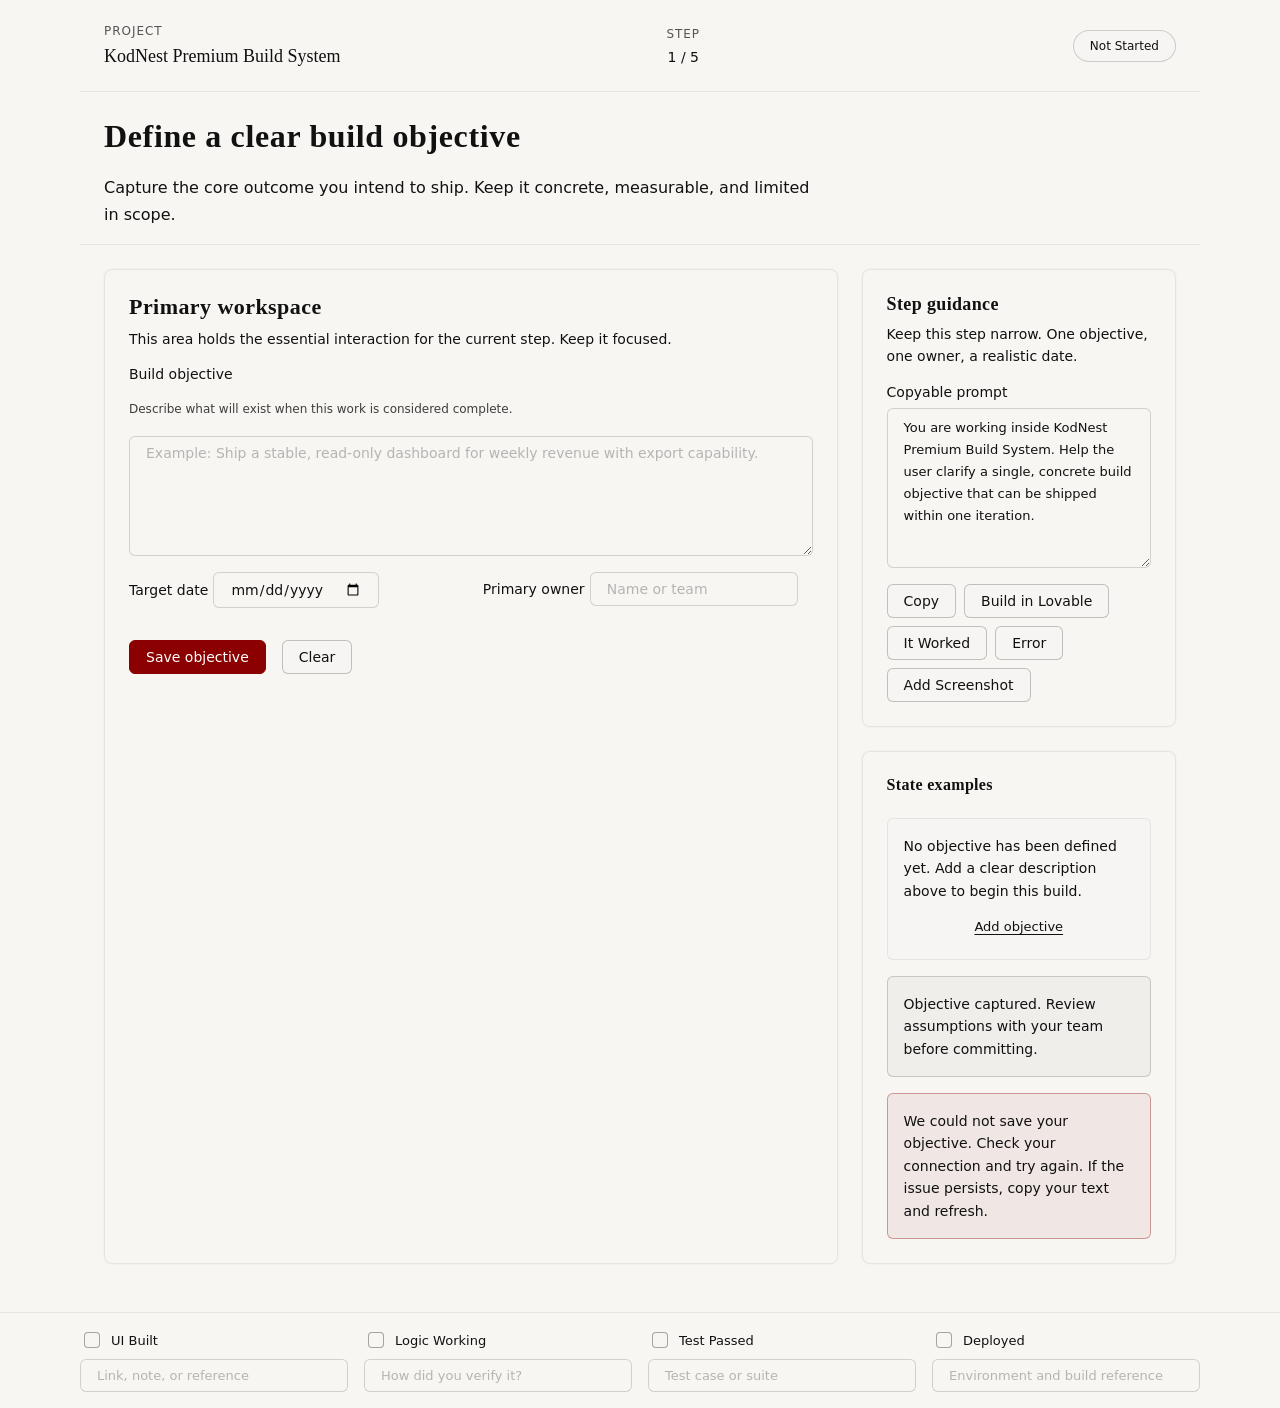
==== index.html @ 5be1350e "first commit" ====
<!DOCTYPE html>
<html lang="en">
  <head>
    <meta charset="UTF-8" />
    <title>KodNest Premium Build System</title>
    <meta name="viewport" content="width=device-width, initial-scale=1" />
    <link rel="stylesheet" href="./styles.css" />
  </head>
  <body class="kn-app">
    <div class="kn-shell">
      <!-- Top Bar -->
      <header class="kn-topbar">
        <div class="kn-topbar__project">
          <span class="kn-topbar__project-label">Project</span>
          <span class="kn-topbar__project-name">KodNest Premium Build System</span>
        </div>

        <div class="kn-topbar__progress">
          <span class="kn-topbar__progress-label">Step</span>
          <span class="kn-topbar__progress-value">1 / 5</span>
        </div>

        <div class="kn-topbar__status">
          <span class="kn-badge kn-badge--status kn-badge--status-idle">Not Started</span>
        </div>
      </header>

      <!-- Context Header -->
      <section class="kn-context">
        <div class="kn-context__content">
          <h1 class="kn-heading-xl">Define a clear build objective</h1>
          <p class="kn-text-md">
            Capture the core outcome you intend to ship. Keep it concrete, measurable, and
            limited in scope.
          </p>
        </div>
      </section>

      <!-- Main Workspace -->
      <main class="kn-main">
        <section class="kn-primary">
          <div class="kn-card kn-card--primary">
            <header class="kn-card__header">
              <h2 class="kn-heading-md">Primary workspace</h2>
              <p class="kn-text-sm">
                This area holds the essential interaction for the current step. Keep it focused.
              </p>
            </header>

            <div class="kn-card__body">
              <div class="kn-field">
                <label class="kn-label" for="objective">Build objective</label>
                <p class="kn-helper">
                  Describe what will exist when this work is considered complete.
                </p>
                <textarea
                  id="objective"
                  class="kn-input kn-input--multiline"
                  placeholder="Example: Ship a stable, read-only dashboard for weekly revenue with export capability."
                ></textarea>
              </div>

              <div class="kn-field kn-field--inline">
                <div>
                  <label class="kn-label" for="deadline">Target date</label>
                  <input id="deadline" class="kn-input" type="date" />
                </div>
                <div>
                  <label class="kn-label" for="owner">Primary owner</label>
                  <input
                    id="owner"
                    class="kn-input"
                    type="text"
                    placeholder="Name or team"
                  />
                </div>
              </div>

              <div class="kn-actions">
                <button class="kn-button kn-button--primary">Save objective</button>
                <button class="kn-button kn-button--secondary">Clear</button>
              </div>
            </div>
          </div>
        </section>

        <aside class="kn-secondary">
          <section class="kn-card kn-card--secondary">
            <header class="kn-card__header">
              <h2 class="kn-heading-sm">Step guidance</h2>
              <p class="kn-text-sm">
                Keep this step narrow. One objective, one owner, a realistic date.
              </p>
            </header>

            <div class="kn-card__body kn-card__body--stack">
              <div class="kn-field">
                <label class="kn-label" for="prompt">Copyable prompt</label>
                <textarea
                  id="prompt"
                  class="kn-input kn-input--multiline kn-input--prompt"
                  readonly
                >You are working inside KodNest Premium Build System. Help the user clarify a single, concrete build objective that can be shipped within one iteration.</textarea>
              </div>

              <div class="kn-secondary__buttons">
                <button class="kn-button kn-button--secondary">Copy</button>
                <button class="kn-button kn-button--secondary">Build in Lovable</button>
                <button class="kn-button kn-button--secondary">It Worked</button>
                <button class="kn-button kn-button--secondary">Error</button>
                <button class="kn-button kn-button--secondary">Add Screenshot</button>
              </div>
            </div>
          </section>

          <section class="kn-card kn-card--secondary kn-card--state">
            <header class="kn-card__header">
              <h3 class="kn-heading-xs">State examples</h3>
            </header>
            <div class="kn-card__body kn-card__body--stack">
              <div class="kn-alert kn-alert--empty">
                <p class="kn-text-sm">
                  No objective has been defined yet. Add a clear description above to begin this
                  build.
                </p>
                <button class="kn-button kn-button--tertiary">Add objective</button>
              </div>

              <div class="kn-alert kn-alert--success">
                <p class="kn-text-sm">
                  Objective captured. Review assumptions with your team before committing.
                </p>
              </div>

              <div class="kn-alert kn-alert--error">
                <p class="kn-text-sm">
                  We could not save your objective. Check your connection and try again. If the
                  issue persists, copy your text and refresh.
                </p>
              </div>
            </div>
          </section>
        </aside>
      </main>

      <!-- Proof Footer -->
      <footer class="kn-proof">
        <div class="kn-proof__inner">
          <div class="kn-proof__item">
            <label class="kn-proof__label">
              <input type="checkbox" class="kn-proof__checkbox" />
              <span class="kn-proof__text">UI Built</span>
            </label>
            <input
              type="text"
              class="kn-input kn-proof__input"
              placeholder="Link, note, or reference"
            />
          </div>

          <div class="kn-proof__item">
            <label class="kn-proof__label">
              <input type="checkbox" class="kn-proof__checkbox" />
              <span class="kn-proof__text">Logic Working</span>
            </label>
            <input
              type="text"
              class="kn-input kn-proof__input"
              placeholder="How did you verify it?"
            />
          </div>

          <div class="kn-proof__item">
            <label class="kn-proof__label">
              <input type="checkbox" class="kn-proof__checkbox" />
              <span class="kn-proof__text">Test Passed</span>
            </label>
            <input
              type="text"
              class="kn-input kn-proof__input"
              placeholder="Test case or suite"
            />
          </div>

          <div class="kn-proof__item">
            <label class="kn-proof__label">
              <input type="checkbox" class="kn-proof__checkbox" />
              <span class="kn-proof__text">Deployed</span>
            </label>
            <input
              type="text"
              class="kn-input kn-proof__input"
              placeholder="Environment and build reference"
            />
          </div>
        </div>
      </footer>
    </div>
  </body>
</html>
---- styles.css ----
:root {
  /* Color system
     Note: to respect the "max 4 colors" constraint, neutrals are derived from text/background using opacity and borders rather than new hex values.
  */
  --kn-color-bg: #F7F6F3;
  --kn-color-text: #111111;
  --kn-color-accent: #8B0000;

  /* Semantic states expressed using opacity/outline on accent + background */
  --kn-color-success-soft: rgba(17, 17, 17, 0.03);
  --kn-color-success-border: rgba(17, 17, 17, 0.18);
  --kn-color-warning-soft: rgba(139, 0, 0, 0.04);
  --kn-color-warning-border: rgba(139, 0, 0, 0.22);
  --kn-color-error-soft: rgba(139, 0, 0, 0.06);
  --kn-color-error-border: rgba(139, 0, 0, 0.35);

  /* Typography */
  --kn-font-heading: "Georgia", "Times New Roman", serif;
  --kn-font-body: system-ui, -apple-system, BlinkMacSystemFont, "Segoe UI", sans-serif;

  /* Spacing scale */
  --kn-space-1: 8px;
  --kn-space-2: 16px;
  --kn-space-3: 24px;
  --kn-space-4: 40px;
  --kn-space-5: 64px;

  /* Layout */
  --kn-shell-max-width: 1120px;
  --kn-shell-padding-x: var(--kn-space-3);
  --kn-shell-padding-y: var(--kn-space-3);

  /* Borders & radii */
  --kn-radius-xs: 4px;
  --kn-radius-sm: 6px;
  --kn-radius-md: 8px;

  --kn-border-subtle: 1px solid rgba(17, 17, 17, 0.08);
  --kn-border-strong: 1px solid rgba(17, 17, 17, 0.16);

  /* Shadows kept minimal / mostly unused */
  --kn-shadow-subtle: 0 0 0 1px rgba(17, 17, 17, 0.02);

  /* Transitions */
  --kn-transition-fast: 150ms ease-in-out;
  --kn-transition-medium: 180ms ease-in-out;
}

*,
*::before,
*::after {
  box-sizing: border-box;
}

html,
body {
  margin: 0;
  padding: 0;
}

body.kn-app {
  min-height: 100vh;
  font-family: var(--kn-font-body);
  color: var(--kn-color-text);
  background: var(--kn-color-bg);
}

.kn-shell {
  min-height: 100vh;
  display: flex;
  flex-direction: column;
  align-items: center;
}

.kn-shell > * {
  width: 100%;
}

/* Top Bar */

.kn-topbar {
  display: flex;
  align-items: center;
  justify-content: space-between;
  padding: var(--kn-shell-padding-y) var(--kn-shell-padding-x);
  max-width: var(--kn-shell-max-width);
  width: 100%;
  margin-inline: auto;
  border-bottom: var(--kn-border-subtle);
}

.kn-topbar__project {
  display: flex;
  flex-direction: column;
  gap: var(--kn-space-1);
}

.kn-topbar__project-label {
  font-size: 12px;
  letter-spacing: 0.08em;
  text-transform: uppercase;
  opacity: 0.7;
}

.kn-topbar__project-name {
  font-family: var(--kn-font-heading);
  font-size: 18px;
}

.kn-topbar__progress {
  display: flex;
  flex-direction: column;
  align-items: center;
  gap: var(--kn-space-1);
  min-width: 120px;
}

.kn-topbar__progress-label {
  font-size: 12px;
  letter-spacing: 0.08em;
  text-transform: uppercase;
  opacity: 0.7;
}

.kn-topbar__progress-value {
  font-size: 14px;
}

.kn-topbar__status {
  display: flex;
  justify-content: flex-end;
  min-width: 150px;
}

/* Badges */

.kn-badge {
  display: inline-flex;
  align-items: center;
  justify-content: center;
  padding: var(--kn-space-1) var(--kn-space-2);
  border-radius: 999px;
  font-size: 12px;
  border: 1px solid rgba(17, 17, 17, 0.14);
  background-color: rgba(247, 246, 243, 0.9);
}

.kn-badge--status-idle {
  border-color: rgba(17, 17, 17, 0.18);
}

.kn-badge--status-active {
  border-color: rgba(139, 0, 0, 0.4);
}

.kn-badge--status-shipped {
  border-color: rgba(17, 17, 17, 0.4);
}

/* Context Header */

.kn-context {
  max-width: var(--kn-shell-max-width);
  width: 100%;
  margin-inline: auto;
  padding: var(--kn-space-3) var(--kn-shell-padding-x) var(--kn-space-2);
  border-bottom: var(--kn-border-subtle);
}

.kn-context__content {
  max-width: 720px;
}

.kn-heading-xl {
  font-family: var(--kn-font-heading);
  font-size: 32px;
  line-height: 1.3;
  letter-spacing: 0.02em;
  margin: 0 0 var(--kn-space-2);
}

.kn-text-md {
  font-size: 16px;
  line-height: 1.7;
  margin: 0;
  max-width: 720px;
}

/* Main Layout */

.kn-main {
  flex: 1;
  max-width: var(--kn-shell-max-width);
  width: 100%;
  margin-inline: auto;
  display: flex;
  gap: var(--kn-space-3);
  padding: var(--kn-space-3) var(--kn-shell-padding-x);
}

.kn-primary {
  flex: 7;
}

.kn-secondary {
  flex: 3;
  display: flex;
  flex-direction: column;
  gap: var(--kn-space-3);
}

/* Cards */

.kn-card {
  border-radius: var(--kn-radius-md);
  border: var(--kn-border-subtle);
  background-color: rgba(247, 246, 243, 0.98);
  padding: var(--kn-space-3);
  box-shadow: var(--kn-shadow-subtle);
}

.kn-card--primary {
  height: 100%;
}

.kn-card--secondary {
  display: flex;
  flex-direction: column;
}

.kn-card__header {
  margin-bottom: var(--kn-space-2);
}

.kn-card__body {
  display: flex;
  flex-direction: column;
  gap: var(--kn-space-2);
}

.kn-card__body--stack {
  gap: var(--kn-space-2);
}

.kn-heading-md {
  font-family: var(--kn-font-heading);
  font-size: 22px;
  letter-spacing: 0.02em;
  margin: 0 0 var(--kn-space-1);
}

.kn-heading-sm {
  font-family: var(--kn-font-heading);
  font-size: 18px;
  letter-spacing: 0.02em;
  margin: 0 0 var(--kn-space-1);
}

.kn-heading-xs {
  font-family: var(--kn-font-heading);
  font-size: 16px;
  letter-spacing: 0.02em;
  margin: 0 0 var(--kn-space-1);
}

.kn-text-sm {
  font-size: 14px;
  line-height: 1.6;
  margin: 0;
}

/* Form fields */

.kn-field {
  display: flex;
  flex-direction: column;
  gap: var(--kn-space-1);
}

.kn-field--inline {
  display: grid;
  grid-template-columns: repeat(2, minmax(0, 1fr));
  gap: var(--kn-space-3);
}

.kn-label {
  font-size: 14px;
  font-weight: 500;
}

.kn-helper {
  font-size: 12px;
  opacity: 0.8;
}

.kn-input {
  appearance: none;
  border-radius: var(--kn-radius-sm);
  border: 1px solid rgba(17, 17, 17, 0.16);
  padding: var(--kn-space-1) var(--kn-space-2);
  font-size: 14px;
  font-family: var(--kn-font-body);
  color: var(--kn-color-text);
  background-color: var(--kn-color-bg);
  transition: border-color var(--kn-transition-fast), box-shadow var(--kn-transition-fast),
    background-color var(--kn-transition-fast);
}

.kn-input::placeholder {
  opacity: 0.5;
}

.kn-input:focus {
  outline: none;
  border-color: var(--kn-color-accent);
  box-shadow: 0 0 0 1px rgba(139, 0, 0, 0.35);
}

.kn-input--multiline {
  min-height: 120px;
  resize: vertical;
}

.kn-input--prompt {
  min-height: 160px;
  font-size: 13px;
  line-height: 1.7;
}

/* Buttons */

.kn-actions {
  display: flex;
  gap: var(--kn-space-2);
  margin-top: var(--kn-space-2);
}

.kn-button {
  appearance: none;
  border-radius: var(--kn-radius-sm);
  border: 1px solid transparent;
  padding: 8px var(--kn-space-2);
  font-size: 14px;
  font-weight: 500;
  font-family: var(--kn-font-body);
  cursor: pointer;
  background-color: transparent;
  color: var(--kn-color-text);
  transition: background-color var(--kn-transition-medium), border-color var(--kn-transition-medium),
    color var(--kn-transition-medium), transform var(--kn-transition-fast);
}

.kn-button--primary {
  background-color: var(--kn-color-accent);
  border-color: var(--kn-color-accent);
  color: #ffffff;
}

.kn-button--primary:hover {
  background-color: var(--kn-color-accent);
  border-color: var(--kn-color-accent);
  box-shadow: 0 0 0 1px rgba(17, 17, 17, 0.16);
}

.kn-button--secondary {
  border-color: rgba(17, 17, 17, 0.24);
  background-color: rgba(247, 246, 243, 0.8);
}

.kn-button--secondary:hover {
  background-color: rgba(247, 246, 243, 1);
  border-color: rgba(17, 17, 17, 0.36);
}

.kn-button--tertiary {
  border-color: transparent;
  background-color: transparent;
  padding-inline: 0;
  text-decoration: underline;
  text-underline-offset: 3px;
  font-size: 13px;
}

.kn-button:active {
  transform: translateY(1px);
}

.kn-button:focus-visible {
  outline: 2px solid var(--kn-color-accent);
  outline-offset: 1px;
}

.kn-secondary__buttons {
  display: flex;
  flex-wrap: wrap;
  gap: var(--kn-space-1);
}

/* Alerts / States */

.kn-alert {
  border-radius: var(--kn-radius-sm);
  padding: var(--kn-space-2);
  border: var(--kn-border-subtle);
  display: flex;
  flex-direction: column;
  gap: var(--kn-space-1);
}

.kn-alert--empty {
  background-color: rgba(247, 246, 243, 0.9);
}

.kn-alert--success {
  background-color: var(--kn-color-success-soft);
  border-color: var(--kn-color-success-border);
}

.kn-alert--error {
  background-color: var(--kn-color-error-soft);
  border-color: var(--kn-color-error-border);
}

/* Proof Footer */

.kn-proof {
  border-top: var(--kn-border-subtle);
  padding: var(--kn-space-2) var(--kn-shell-padding-x);
  margin-top: var(--kn-space-3);
  background-color: rgba(247, 246, 243, 0.98);
}

.kn-proof__inner {
  max-width: var(--kn-shell-max-width);
  margin-inline: auto;
  display: grid;
  grid-template-columns: repeat(4, minmax(0, 1fr));
  gap: var(--kn-space-2);
}

.kn-proof__item {
  display: flex;
  flex-direction: column;
  gap: var(--kn-space-1);
}

.kn-proof__label {
  display: inline-flex;
  align-items: center;
  gap: 8px;
  font-size: 13px;
  font-weight: 500;
}

.kn-proof__checkbox {
  width: 16px;
  height: 16px;
  border-radius: var(--kn-radius-xs);
  border: 1px solid rgba(17, 17, 17, 0.35);
  appearance: none;
  cursor: pointer;
  display: inline-block;
  position: relative;
  background-color: var(--kn-color-bg);
}

.kn-proof__checkbox:checked {
  background-color: var(--kn-color-accent);
  border-color: var(--kn-color-accent);
}

.kn-proof__checkbox:checked::after {
  content: "";
  position: absolute;
  inset: 3px;
  border-radius: 2px;
  background-color: var(--kn-color-bg);
}

.kn-proof__input {
  font-size: 13px;
  padding-block: var(--kn-space-1);
}

/* Responsiveness */

@media (max-width: 960px) {
  .kn-main {
    flex-direction: column;
  }

  .kn-secondary {
    flex-direction: column;
  }

  .kn-proof__inner {
    grid-template-columns: repeat(2, minmax(0, 1fr));
  }
}

@media (max-width: 720px) {
  .kn-topbar {
    flex-direction: column;
    align-items: flex-start;
    gap: var(--kn-space-2);
  }

  .kn-topbar__progress,
  .kn-topbar__status {
    align-items: flex-start;
    min-width: auto;
  }

  .kn-field--inline {
    grid-template-columns: 1fr;
  }

  .kn-proof__inner {
    grid-template-columns: 1fr;
  }
}
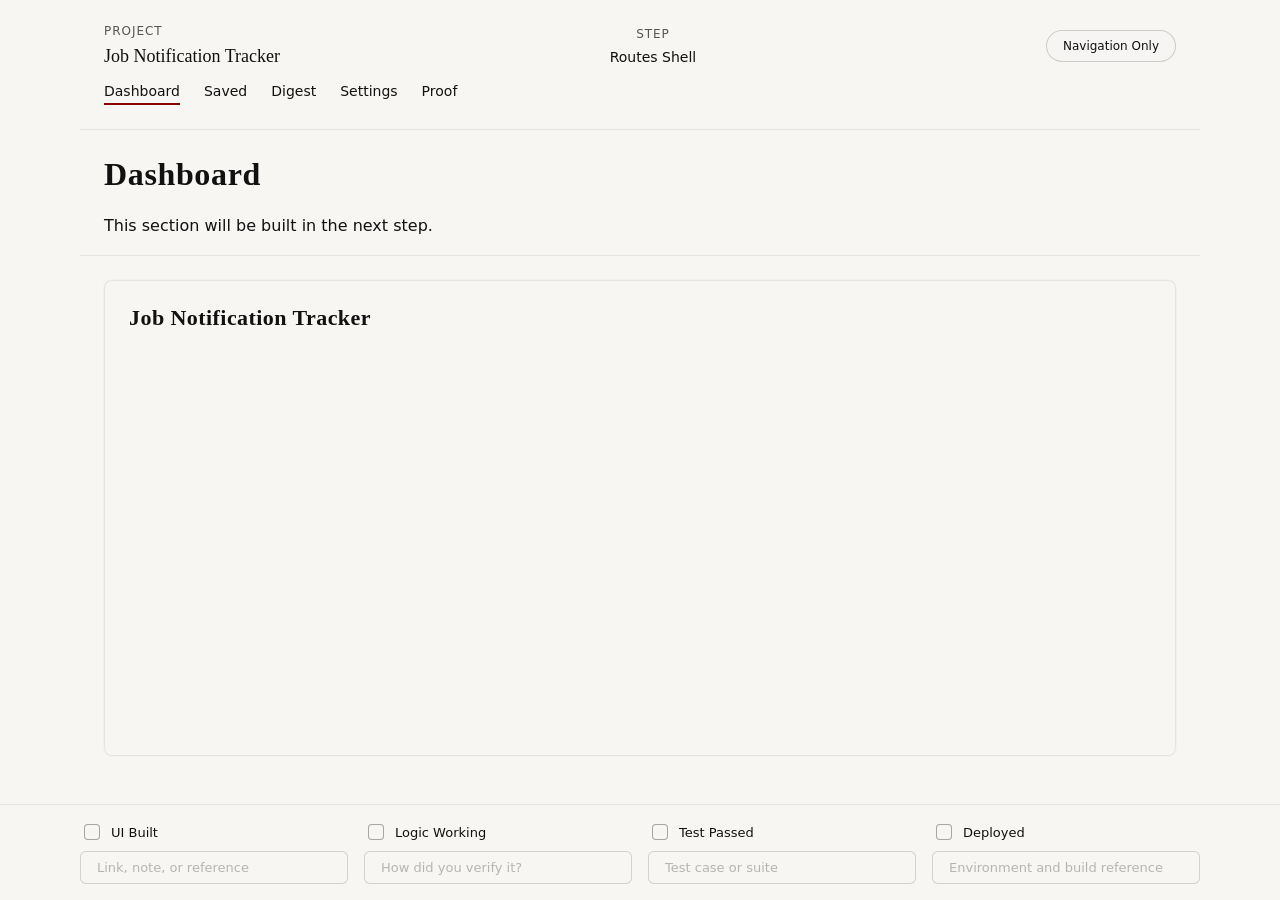
==== commit 4482210a: "update message" ====
--- a/index.html
+++ b/index.html
@@ -10,28 +10,47 @@
     <div class="kn-shell">
       <!-- Top Bar -->
       <header class="kn-topbar">
-        <div class="kn-topbar__project">
-          <span class="kn-topbar__project-label">Project</span>
-          <span class="kn-topbar__project-name">KodNest Premium Build System</span>
+        <div class="kn-topbar__row">
+          <div class="kn-topbar__project">
+            <span class="kn-topbar__project-label">Project</span>
+            <span class="kn-topbar__project-name">Job Notification Tracker</span>
+          </div>
+
+          <div class="kn-topbar__progress">
+            <span class="kn-topbar__progress-label">Step</span>
+            <span class="kn-topbar__progress-value">Routes Shell</span>
+          </div>
+
+          <div class="kn-topbar__status">
+            <span class="kn-badge kn-badge--status kn-badge--status-idle">Navigation Only</span>
+          </div>
         </div>
 
-        <div class="kn-topbar__progress">
-          <span class="kn-topbar__progress-label">Step</span>
-          <span class="kn-topbar__progress-value">1 / 5</span>
-        </div>
-
-        <div class="kn-topbar__status">
-          <span class="kn-badge kn-badge--status kn-badge--status-idle">Not Started</span>
+        <div class="kn-topbar__nav-row">
+          <button
+            class="kn-nav__toggle"
+            type="button"
+            aria-label="Toggle navigation"
+            aria-expanded="false"
+          >
+            ☰
+          </button>
+          <nav class="kn-nav" aria-label="Primary">
+            <a href="#/" class="kn-nav__link" data-route-link="/" data-route-default>Dashboard</a>
+            <a href="#/saved" class="kn-nav__link" data-route-link="/saved">Saved</a>
+            <a href="#/digest" class="kn-nav__link" data-route-link="/digest">Digest</a>
+            <a href="#/settings" class="kn-nav__link" data-route-link="/settings">Settings</a>
+            <a href="#/proof" class="kn-nav__link" data-route-link="/proof">Proof</a>
+          </nav>
         </div>
       </header>
 
       <!-- Context Header -->
       <section class="kn-context">
         <div class="kn-context__content">
-          <h1 class="kn-heading-xl">Define a clear build objective</h1>
-          <p class="kn-text-md">
-            Capture the core outcome you intend to ship. Keep it concrete, measurable, and
-            limited in scope.
+          <h1 class="kn-heading-xl" data-route-title>Dashboard</h1>
+          <p class="kn-text-md" data-route-subtitle>
+            This section will be built in the next step.
           </p>
         </div>
       </section>
@@ -41,106 +60,10 @@
         <section class="kn-primary">
           <div class="kn-card kn-card--primary">
             <header class="kn-card__header">
-              <h2 class="kn-heading-md">Primary workspace</h2>
-              <p class="kn-text-sm">
-                This area holds the essential interaction for the current step. Keep it focused.
-              </p>
+              <h2 class="kn-heading-md">Job Notification Tracker</h2>
             </header>
-
-            <div class="kn-card__body">
-              <div class="kn-field">
-                <label class="kn-label" for="objective">Build objective</label>
-                <p class="kn-helper">
-                  Describe what will exist when this work is considered complete.
-                </p>
-                <textarea
-                  id="objective"
-                  class="kn-input kn-input--multiline"
-                  placeholder="Example: Ship a stable, read-only dashboard for weekly revenue with export capability."
-                ></textarea>
-              </div>
-
-              <div class="kn-field kn-field--inline">
-                <div>
-                  <label class="kn-label" for="deadline">Target date</label>
-                  <input id="deadline" class="kn-input" type="date" />
-                </div>
-                <div>
-                  <label class="kn-label" for="owner">Primary owner</label>
-                  <input
-                    id="owner"
-                    class="kn-input"
-                    type="text"
-                    placeholder="Name or team"
-                  />
-                </div>
-              </div>
-
-              <div class="kn-actions">
-                <button class="kn-button kn-button--primary">Save objective</button>
-                <button class="kn-button kn-button--secondary">Clear</button>
-              </div>
-            </div>
           </div>
         </section>
-
-        <aside class="kn-secondary">
-          <section class="kn-card kn-card--secondary">
-            <header class="kn-card__header">
-              <h2 class="kn-heading-sm">Step guidance</h2>
-              <p class="kn-text-sm">
-                Keep this step narrow. One objective, one owner, a realistic date.
-              </p>
-            </header>
-
-            <div class="kn-card__body kn-card__body--stack">
-              <div class="kn-field">
-                <label class="kn-label" for="prompt">Copyable prompt</label>
-                <textarea
-                  id="prompt"
-                  class="kn-input kn-input--multiline kn-input--prompt"
-                  readonly
-                >You are working inside KodNest Premium Build System. Help the user clarify a single, concrete build objective that can be shipped within one iteration.</textarea>
-              </div>
-
-              <div class="kn-secondary__buttons">
-                <button class="kn-button kn-button--secondary">Copy</button>
-                <button class="kn-button kn-button--secondary">Build in Lovable</button>
-                <button class="kn-button kn-button--secondary">It Worked</button>
-                <button class="kn-button kn-button--secondary">Error</button>
-                <button class="kn-button kn-button--secondary">Add Screenshot</button>
-              </div>
-            </div>
-          </section>
-
-          <section class="kn-card kn-card--secondary kn-card--state">
-            <header class="kn-card__header">
-              <h3 class="kn-heading-xs">State examples</h3>
-            </header>
-            <div class="kn-card__body kn-card__body--stack">
-              <div class="kn-alert kn-alert--empty">
-                <p class="kn-text-sm">
-                  No objective has been defined yet. Add a clear description above to begin this
-                  build.
-                </p>
-                <button class="kn-button kn-button--tertiary">Add objective</button>
-              </div>
-
-              <div class="kn-alert kn-alert--success">
-                <p class="kn-text-sm">
-                  Objective captured. Review assumptions with your team before committing.
-                </p>
-              </div>
-
-              <div class="kn-alert kn-alert--error">
-                <p class="kn-text-sm">
-                  We could not save your objective. Check your connection and try again. If the
-                  issue persists, copy your text and refresh.
-                </p>
-              </div>
-            </div>
-          </section>
-        </aside>
       </main>
 
       <!-- Proof Footer -->
@@ -196,6 +119,7 @@
         </div>
       </footer>
     </div>
+    <script src="./app.js"></script>
   </body>
 </html>
 
--- a/styles.css
+++ b/styles.css
@@ -80,8 +80,8 @@
 
 .kn-topbar {
   display: flex;
-  align-items: center;
-  justify-content: space-between;
+  flex-direction: column;
+  gap: var(--kn-space-2);
   padding: var(--kn-shell-padding-y) var(--kn-shell-padding-x);
   max-width: var(--kn-shell-max-width);
   width: 100%;
@@ -89,6 +89,13 @@
   border-bottom: var(--kn-border-subtle);
 }
 
+.kn-topbar__row {
+  display: flex;
+  align-items: center;
+  justify-content: space-between;
+  gap: var(--kn-space-3);
+}
+
 .kn-topbar__project {
   display: flex;
   flex-direction: column;
@@ -130,6 +137,54 @@
   display: flex;
   justify-content: flex-end;
   min-width: 150px;
+}
+
+.kn-topbar__nav-row {
+  display: flex;
+  align-items: center;
+  justify-content: flex-start;
+  gap: var(--kn-space-2);
+}
+
+/* Primary navigation */
+
+.kn-nav {
+  display: flex;
+  align-items: center;
+  gap: var(--kn-space-3);
+  font-size: 14px;
+}
+
+.kn-nav__link {
+  text-decoration: none;
+  color: inherit;
+  padding-bottom: 4px;
+  border-bottom: 2px solid transparent;
+  transition: border-color var(--kn-transition-fast), color var(--kn-transition-fast);
+}
+
+.kn-nav__link:hover {
+  border-bottom-color: rgba(139, 0, 0, 0.4);
+}
+
+.kn-nav__link--active {
+  border-bottom-color: var(--kn-color-accent);
+  font-weight: 500;
+}
+
+.kn-nav__toggle {
+  display: none;
+  border: 1px solid rgba(17, 17, 17, 0.24);
+  background-color: rgba(247, 246, 243, 0.8);
+  border-radius: var(--kn-radius-sm);
+  padding: 6px 10px;
+  font-size: 14px;
+  cursor: pointer;
+}
+
+.kn-nav__toggle:focus-visible {
+  outline: 2px solid var(--kn-color-accent);
+  outline-offset: 1px;
 }
 
 /* Badges */
@@ -499,7 +554,7 @@
 }
 
 @media (max-width: 720px) {
-  .kn-topbar {
+  .kn-topbar__row {
     flex-direction: column;
     align-items: flex-start;
     gap: var(--kn-space-2);
@@ -511,6 +566,27 @@
     min-width: auto;
   }
 
+  .kn-topbar__nav-row {
+    justify-content: space-between;
+  }
+
+  .kn-nav__toggle {
+    display: inline-flex;
+    align-items: center;
+    justify-content: center;
+  }
+
+  .kn-nav {
+    display: none;
+    flex-direction: column;
+    align-items: flex-start;
+    gap: var(--kn-space-1);
+  }
+
+  .kn-nav.kn-nav--open {
+    display: flex;
+  }
+
   .kn-field--inline {
     grid-template-columns: 1fr;
   }
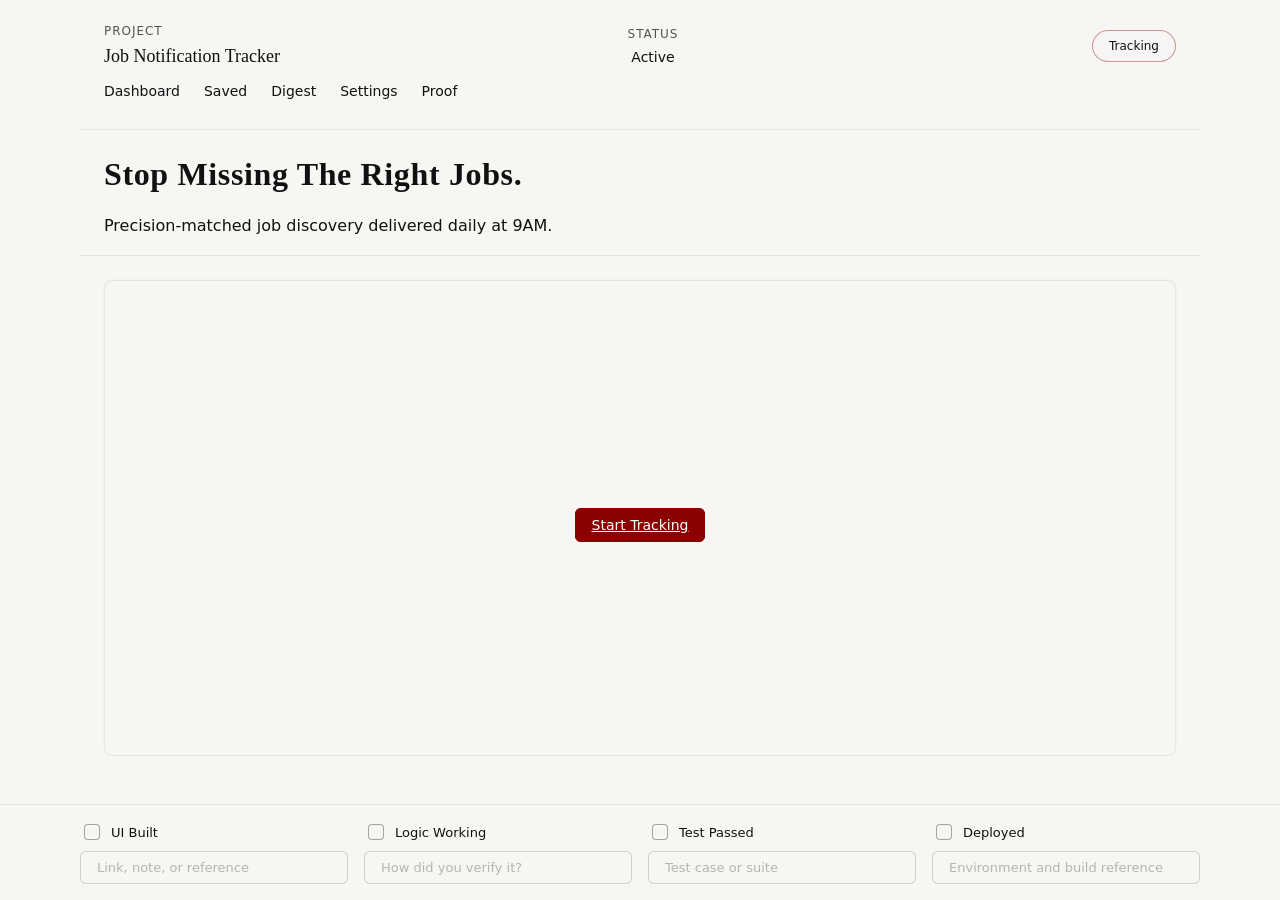
==== commit 9f540fd4: "update message" ====
--- a/index.html
+++ b/index.html
@@ -2,7 +2,7 @@
 <html lang="en">
   <head>
     <meta charset="UTF-8" />
-    <title>KodNest Premium Build System</title>
+    <title>Job Notification Tracker</title>
     <meta name="viewport" content="width=device-width, initial-scale=1" />
     <link rel="stylesheet" href="./styles.css" />
   </head>
@@ -17,12 +17,12 @@
           </div>
 
           <div class="kn-topbar__progress">
-            <span class="kn-topbar__progress-label">Step</span>
-            <span class="kn-topbar__progress-value">Routes Shell</span>
+            <span class="kn-topbar__progress-label">Status</span>
+            <span class="kn-topbar__progress-value">Active</span>
           </div>
 
           <div class="kn-topbar__status">
-            <span class="kn-badge kn-badge--status kn-badge--status-idle">Navigation Only</span>
+            <span class="kn-badge kn-badge--status kn-badge--status-active">Tracking</span>
           </div>
         </div>
 
@@ -36,7 +36,7 @@
             ☰
           </button>
           <nav class="kn-nav" aria-label="Primary">
-            <a href="#/" class="kn-nav__link" data-route-link="/" data-route-default>Dashboard</a>
+            <a href="#/dashboard" class="kn-nav__link" data-route-link="/dashboard">Dashboard</a>
             <a href="#/saved" class="kn-nav__link" data-route-link="/saved">Saved</a>
             <a href="#/digest" class="kn-nav__link" data-route-link="/digest">Digest</a>
             <a href="#/settings" class="kn-nav__link" data-route-link="/settings">Settings</a>
@@ -47,7 +47,7 @@
 
       <!-- Context Header -->
       <section class="kn-context">
-        <div class="kn-context__content">
+        <div class="kn-context__content" data-route-header>
           <h1 class="kn-heading-xl" data-route-title>Dashboard</h1>
           <p class="kn-text-md" data-route-subtitle>
             This section will be built in the next step.
@@ -58,10 +58,8 @@
       <!-- Main Workspace -->
       <main class="kn-main">
         <section class="kn-primary">
-          <div class="kn-card kn-card--primary">
-            <header class="kn-card__header">
-              <h2 class="kn-heading-md">Job Notification Tracker</h2>
-            </header>
+          <div class="kn-card kn-card--primary" data-route-content>
+            <!-- Route-specific content will be rendered here -->
           </div>
         </section>
       </main>
--- a/styles.css
+++ b/styles.css
@@ -380,6 +380,15 @@
   min-height: 160px;
   font-size: 13px;
   line-height: 1.7;
+}
+
+select.kn-input {
+  cursor: pointer;
+  background-image: url("data:image/svg+xml,%3Csvg xmlns='http://www.w3.org/2000/svg' width='12' height='12' viewBox='0 0 12 12'%3E%3Cpath fill='%23111111' d='M6 9L1 4h10z'/%3E%3C/svg%3E");
+  background-repeat: no-repeat;
+  background-position: right var(--kn-space-2) center;
+  padding-right: calc(var(--kn-space-2) + 16px);
+  appearance: none;
 }
 
 /* Buttons */
@@ -537,6 +546,40 @@
   padding-block: var(--kn-space-1);
 }
 
+/* Landing page */
+
+.kn-landing {
+  display: flex;
+  flex-direction: column;
+  align-items: center;
+  justify-content: center;
+  min-height: 400px;
+  padding: var(--kn-space-5) var(--kn-space-3);
+  text-align: center;
+}
+
+.kn-landing__cta {
+  margin-top: var(--kn-space-4);
+}
+
+/* Empty states */
+
+.kn-empty-state {
+  display: flex;
+  flex-direction: column;
+  align-items: center;
+  justify-content: center;
+  min-height: 300px;
+  padding: var(--kn-space-4) var(--kn-space-3);
+  text-align: center;
+}
+
+.kn-empty-state__text {
+  max-width: 600px;
+  opacity: 0.7;
+  line-height: 1.7;
+}
+
 /* Responsiveness */
 
 @media (max-width: 960px) {
